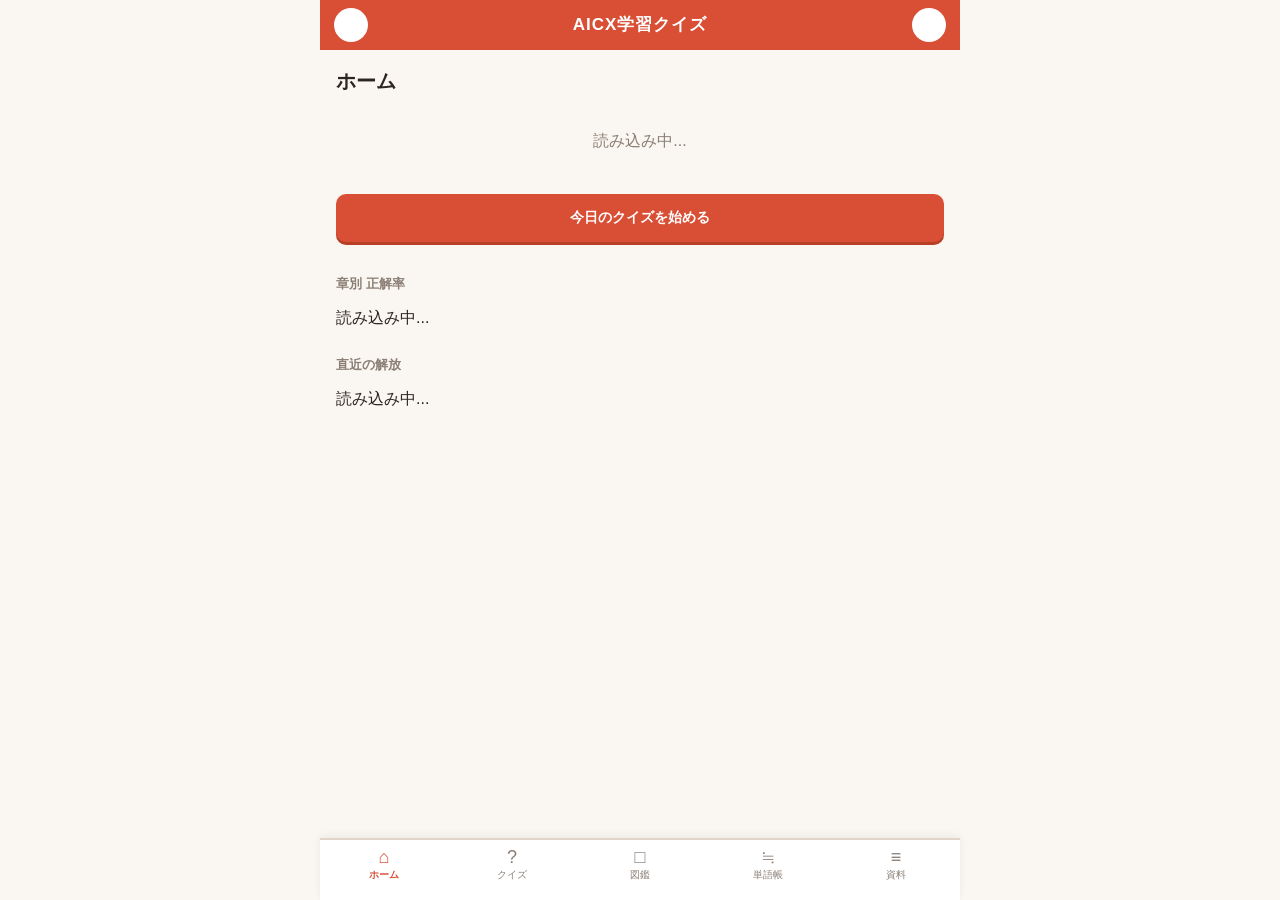
==== index.html @ 8ae74f6a "Home: add chapter accuracy bars, remove calendar section - Replace calendar section with Ch.01-06 ho" ====
<!DOCTYPE html>
<html lang="ja">
<head>
<meta charset="UTF-8">
<meta name="viewport" content="width=device-width, initial-scale=1, viewport-fit=cover">
<title>AICX学習クイズ</title>
<link rel="stylesheet" href="style.css">
</head>
<body>

<main class="app-shell" id="app">
  <!-- Header -->
  <header class="app-shell__header" role="banner">
    <h1 id="app-title">AICX学習クイズ</h1>
  </header>

  <div class="app-shell__main">

    <!-- Home view -->
    <section id="view-home" class="view view--active" aria-labelledby="home-title">
      <h2 id="home-title" class="view__title">ホーム</h2>

      <div class="home__rings" id="home-rings">
        <div class="ring-loading">読み込み中...</div>
      </div>

      <button id="home-cta" class="home__cta primary-btn" type="button">今日のクイズを始める</button>
      <div id="home-next-unlock" class="home__next-unlock"></div>

      <section class="home__section" aria-labelledby="home-pillar-title">
        <h3 id="home-pillar-title" class="home__section-title">章別 正解率</h3>
        <div id="home-pillar-bars" class="home__pillar-bars">読み込み中...</div>
      </section>

      <section class="home__section" aria-labelledby="home-recent-title">
        <h3 id="home-recent-title" class="home__section-title">直近の解放</h3>
        <div id="home-recent-unlocks" class="home__recent-unlocks">読み込み中...</div>
      </section>
    </section>

    <!-- Quiz view -->
    <section id="view-quiz" class="view" aria-labelledby="quiz-title">
      <h2 id="quiz-title" class="view__title">クイズ</h2>

      <div class="mode-bar">
        <select id="mode-select" aria-label="モード選択">
          <option value="normal" selected>通常モード</option>
          <option value="weak">苦手優先モード</option>
        </select>
        <select id="pillar-select" aria-label="分野フィルタ">
          <option value="">全分野</option>
          <option value="0">Ch.01 生成AIとAIエージェントの基礎</option>
          <option value="1">Ch.02 業務の基礎</option>
          <option value="2">Ch.03 AIデータリテラシーとマネジメント</option>
          <option value="3">Ch.04 自動化レベルとワークフロー設計</option>
          <option value="4">Ch.05 人と組織から考えるAI時代の組織設計</option>
          <option value="5">Ch.06 AIエージェントを実装する5Dモデル</option>
        </select>
        <button id="start-btn" class="primary-btn" type="button">開始</button>
      </div>

      <div id="combo-bar" class="combo-bar hidden" aria-live="polite">
        <span class="combo-label">コンボ</span>
        <span id="combo-count">0</span>
      </div>

      <div id="quiz-card" class="quiz-card hidden">
        <div class="quiz-meta">
          <span id="quiz-pillar-tag" class="pillar-tag"></span>
          <span id="quiz-progress" class="quiz-progress"></span>
        </div>
        <div id="quiz-question" class="quiz-question"></div>
        <div id="quiz-choices" class="quiz-choices" role="radiogroup" aria-label="選択肢"></div>
        <div id="quiz-feedback" class="quiz-feedback hidden" aria-live="polite"></div>
        <button id="next-btn" class="primary-btn hidden" type="button">次へ</button>
      </div>

      <div id="quiz-result" class="quiz-result hidden">
        <h2>セッション終了</h2>
        <div id="result-summary"></div>
        <div class="quiz-result__actions">
          <button id="restart-btn" class="primary-btn" type="button">もう一度</button>
          <button id="result-home-btn" class="secondary-btn" type="button">ホームへ</button>
        </div>
      </div>

      <div id="quiz-loading" class="loading hidden">読み込み中...</div>
    </section>

    <!-- Pokedex view -->
    <section id="view-pokedex" class="view" aria-labelledby="pokedex-title">
      <h2 id="pokedex-title" class="view__title">図鑑</h2>
      <div id="pokedex-summary" class="pokedex-summary"></div>
      <div id="region-tabs" class="region-tabs"></div>
      <div id="pokedex-grid" class="pokedex-grid"></div>
    </section>

    <!-- Flashcard (単語帳) view -->
    <section id="view-flashcard" class="view" aria-labelledby="fc-title">
      <h2 id="fc-title" class="view__title">単語帳</h2>
      <div id="fc-chapter-filter" class="fc-chapter-filter"></div>
      <div id="fc-progress" class="fc-progress"></div>
      <div id="fc-card" class="fc-card" role="button" tabindex="0" aria-label="カードをタップして意味を確認">
        <div class="fc-card__inner" id="fc-card-inner">
          <div class="fc-card__front">
            <div class="fc-card__chapter" id="fc-chapter-f"></div>
            <div class="fc-card__term" id="fc-term"></div>
            <div class="fc-card__reading" id="fc-reading"></div>
            <div class="fc-card__hint">タップして意味を見る</div>
          </div>
          <div class="fc-card__back">
            <div class="fc-card__chapter" id="fc-chapter-b"></div>
            <div class="fc-card__fullname" id="fc-fullname"></div>
            <div class="fc-card__meaning" id="fc-meaning"></div>
            <div class="fc-card__section" id="fc-section"></div>
            <img id="fc-image" class="fc-card__image" alt="" loading="lazy" />
          </div>
        </div>
      </div>
      <div class="fc-controls">
        <button id="fc-prev" class="secondary-btn" type="button">◀ 前</button>
        <button id="fc-mastered" class="fc-mastered-btn" type="button">覚えた ✓</button>
        <button id="fc-next" class="primary-btn" type="button">次へ ▶</button>
      </div>
      <div id="fc-mastered-count" class="fc-mastered-count"></div>
      <div id="fc-loading" class="loading">読み込み中...</div>
    </section>

    <!-- Learn (資料) view -->
    <section id="view-learn" class="view" aria-labelledby="learn-title">
      <h2 id="learn-title" class="view__title">学習資料</h2>
      <p class="learn__intro">公式テキスト6 chapterの解説資料です。新しいタブで開きます。</p>
      <div class="learn__list">
        <a class="learn__item" data-pillar="01" href="learn-01.html" target="_blank" rel="noopener">
          <span class="learn__num">Ch.01</span>
          <span class="learn__name">生成AIとAIエージェントの基礎</span>
        </a>
        <a class="learn__item" data-pillar="02" href="learn-02.html" target="_blank" rel="noopener">
          <span class="learn__num">Ch.02</span>
          <span class="learn__name">業務の基礎</span>
        </a>
        <a class="learn__item" data-pillar="03" href="learn-03.html" target="_blank" rel="noopener">
          <span class="learn__num">Ch.03</span>
          <span class="learn__name">AIデータリテラシーとマネジメント</span>
        </a>
        <a class="learn__item" data-pillar="04" href="learn-04.html" target="_blank" rel="noopener">
          <span class="learn__num">Ch.04</span>
          <span class="learn__name">自動化レベルとワークフロー設計</span>
        </a>
        <a class="learn__item" data-pillar="05" href="learn-05.html" target="_blank" rel="noopener">
          <span class="learn__num">Ch.05</span>
          <span class="learn__name">人と組織から考えるAI時代の組織設計</span>
        </a>
        <a class="learn__item" data-pillar="06" href="learn-06.html" target="_blank" rel="noopener">
          <span class="learn__num">Ch.06</span>
          <span class="learn__name">AIエージェントを実装する5Dモデル</span>
        </a>
      </div>

      <h3 class="learn__sub">統計</h3>
      <div id="stats-content" class="stats-content">読み込み中...</div>

      <h3 class="learn__sub">学習カレンダー(直近365日)</h3>
      <div id="calendar-summary" class="calendar-summary"></div>
      <div id="calendar-grid" class="calendar-grid"></div>
    </section>

  </div>

  <!-- Bottom fixed tabbar (4 tabs) -->
  <nav class="app-shell__tabbar" role="navigation" aria-label="メイン">
    <button class="tabbar__btn tabbar__btn--active" data-view="home" type="button" aria-current="page">
      <span class="tabbar__icon" aria-hidden="true">⌂</span>
      <span class="tabbar__label">ホーム</span>
    </button>
    <button class="tabbar__btn" data-view="quiz" type="button">
      <span class="tabbar__icon" aria-hidden="true">?</span>
      <span class="tabbar__label">クイズ</span>
    </button>
    <button class="tabbar__btn" data-view="pokedex" type="button">
      <span class="tabbar__icon" aria-hidden="true">□</span>
      <span class="tabbar__label">図鑑</span>
    </button>
    <button class="tabbar__btn" data-view="flashcard" type="button">
      <span class="tabbar__icon" aria-hidden="true">≒</span>
      <span class="tabbar__label">単語帳</span>
    </button>
    <button class="tabbar__btn" data-view="learn" type="button">
      <span class="tabbar__icon" aria-hidden="true">≡</span>
      <span class="tabbar__label">資料</span>
    </button>
  </nav>
</main>

<!-- Pokémon card popup -->
<div id="poke-card-overlay" class="poke-card-overlay hidden" role="dialog" aria-modal="true">
  <div class="poke-card-bg" id="poke-card-bg">
    <button class="poke-card-close" id="poke-card-close" aria-label="閉じる">✕</button>
    <div class="poke-card__img-wrap">
      <div id="poke-card-shiny" class="poke-card__shiny hidden">✨ 色違い</div>
      <img id="poke-card-img" src="" alt="" class="poke-card__img">
    </div>
    <div id="poke-card-id" class="poke-card__id"></div>
    <div id="poke-card-name" class="poke-card__name"></div>
    <div id="poke-card-types" class="poke-card__types"></div>
    <button id="poke-card-cry" class="poke-card__cry-btn" type="button">🔊 鳴き声を聞く</button>
  </div>
</div>

<!-- Unlock toast -->
<div id="unlock-overlay" class="unlock-overlay hidden" role="dialog" aria-modal="true" aria-labelledby="unlock-name">
  <div class="unlock-card">
    <div class="unlock-label">ポケモン解放</div>
    <img id="unlock-img" src="" alt="">
    <div id="unlock-name" class="unlock-name"></div>
    <div id="unlock-trigger" class="unlock-trigger"></div>
    <button id="unlock-close" class="primary-btn" type="button">OK</button>
  </div>
</div>

<script src="main.js"></script>
<script src="pokemon.js"></script>
<script src="calendar.js"></script>
<script src="flashcard.js"></script>
</body>
</html>
---- style.css ----
:root {
    /* ベージュ×ポケモン風ライトテーマ */
    --bg-primary:   #FAF7F2;
    --bg-secondary: #F0E9DE;
    --bg-surface:   #FFFFFF;
    --text-primary: #2D2520;
    --text-secondary: #8B7E75;
    --border: #E0D5C8;
    --shadow-sm: 0 1px 4px rgba(0,0,0,0.07);
    --shadow-md: 0 3px 12px rgba(0,0,0,0.10);

    /* アクセントカラー（コーラル赤 = 図鑑色） */
    --accent-poke:    #D94F35;
    --accent-poke-dk: #B83E26;
    --accent-success: #27A84E;  /* クイズ正解 */
    --accent-combo:   #D97706;  /* コンボ */
    --error:          #DC2626;

    /* 各チャプター色（明るい背景対応に濃く） */
    --pillar-0: #16a34a;
    --pillar-1: #ea580c;
    --pillar-2: #2563eb;
    --pillar-3: #7c3aed;
    --pillar-4: #db2777;
    --pillar-5: #a16207;

    /* spacing */
    --space-1: 4px;  --space-2: 8px;  --space-3: 12px;
    --space-4: 16px; --space-6: 24px; --space-8: 32px;
    --radius-sm: 10px; --radius-md: 14px; --radius-lg: 20px;
    --font-base: 16px; --font-lg: 17px; --font-xl: 20px; --font-xxl: 28px;
    --tap-min: 48px;
    --transition-fast: 0.15s ease-out;
    --transition-base: 0.3s ease-out;

    /* 旧変数互換 */
    --bg: var(--bg-primary);
    --bg-card: var(--bg-surface);
    --bg-elev: var(--bg-secondary);
    --text: var(--text-primary);
    --text-dim: var(--text-secondary);
    --accent: var(--accent-success);
    --accent-dim: #1f8c40;
    --danger: var(--error);
    --warn: var(--accent-combo);
    --p0: var(--pillar-0); --p1: var(--pillar-1); --p2: var(--pillar-2);
    --p3: var(--pillar-3); --p4: var(--pillar-4); --p5: var(--pillar-5);
  }

  * { box-sizing: border-box; margin: 0; padding: 0; -webkit-tap-highlight-color: transparent; }
  html, body {
    background: var(--bg-primary);
    color: var(--text-primary);
    font-family: -apple-system, BlinkMacSystemFont, "Hiragino Sans", sans-serif;
    font-size: var(--font-base);
    line-height: 1.55;
  }

  /* App shell */
  .app-shell {
    max-width: 640px;
    margin: 0 auto;
    min-height: 100vh;
    display: flex;
    flex-direction: column;
    position: relative;
    background: var(--bg-primary);
  }
  .app-shell__header {
    padding: var(--space-3) var(--space-4) var(--space-3);
    text-align: center;
    background: var(--accent-poke);
    position: relative;
  }
  .app-shell__header h1 {
    font-size: var(--font-lg);
    font-weight: 800;
    letter-spacing: 1px;
    color: #fff;
  }
  /* ポケボールデコ */
  .app-shell__header::before,
  .app-shell__header::after {
    content: '';
    position: absolute;
    top: 50%;
    transform: translateY(-50%);
    width: 28px;
    height: 28px;
    border-radius: 50%;
    background: #fff;
    border: 3px solid rgba(255,255,255,0.6);
  }
  .app-shell__header::before { left: 14px; }
  .app-shell__header::after  { right: 14px; }

  .app-shell__main {
    flex: 1;
    padding-bottom: calc(72px + env(safe-area-inset-bottom));
  }

  /* Bottom tabbar */
  .app-shell__tabbar {
    position: fixed;
    left: 0; right: 0; bottom: 0;
    z-index: 100;
    display: flex;
    background: var(--bg-surface);
    border-top: 2px solid var(--border);
    padding-bottom: env(safe-area-inset-bottom);
    max-width: 640px;
    margin: 0 auto;
    box-shadow: 0 -2px 8px rgba(0,0,0,0.06);
  }
  .tabbar__btn {
    flex: 1;
    background: none;
    border: none;
    color: var(--text-secondary);
    padding: var(--space-2) var(--space-1);
    font-size: 11px;
    cursor: pointer;
    display: flex;
    flex-direction: column;
    align-items: center;
    gap: 2px;
    min-height: 60px;
    transition: color var(--transition-fast);
  }
  .tabbar__btn:hover { color: var(--text-primary); }
  .tabbar__btn--active { color: var(--accent-poke); font-weight: 700; }
  .tabbar__icon { font-size: 18px; line-height: 1; }
  .tabbar__label { font-size: 10px; }

  /* View base */
  .view { display: none; padding: var(--space-4); }
  .view--active { display: block; }
  .view__title {
    font-size: var(--font-xl);
    font-weight: 800;
    margin-bottom: var(--space-4);
    color: var(--text-primary);
  }

  /* ---- Home ---- */
  /* 棒グラフ（ホーム） */
  .home__rings { margin-bottom: var(--space-6); }
  .bar-chart { width: 100%; }
  .bar-chart__bars {
    display: flex; align-items: flex-end; gap: 2px;
    height: 80px; padding-bottom: 18px; position: relative;
  }
  .bar-chart__col {
    flex: 1; display: flex; flex-direction: column; align-items: center;
    height: 100%; justify-content: flex-end; position: relative;
  }
  .bar-chart__bar-wrap { flex: 1; width: 100%; display: flex; align-items: flex-end; }
  .bar-chart__bar {
    width: 100%; border-radius: 2px 2px 0 0; min-height: 0;
    background: var(--bg-secondary); transition: height 0.3s ease;
  }
  .bar-chart__bar.l1 { background: #bbf7d0; }
  .bar-chart__bar.l2 { background: #86efac; }
  .bar-chart__bar.l3 { background: #4ade80; }
  .bar-chart__bar.l4 { background: #16a34a; }
  .bar-chart__lbl {
    font-size: 9px; color: var(--text-secondary);
    position: absolute; bottom: 0; white-space: nowrap;
  }
  .bar-chart__sub { margin-top: 4px; font-size: 11px; color: var(--text-secondary); }

  /* 月カレンダー */
  .cal-month { width: 100%; }
  .cal-month__title { font-size: 13px; font-weight: 700; color: var(--text-primary); margin-bottom: 6px; }
  .cal-month__grid {
    display: grid; grid-template-columns: repeat(7, 1fr); gap: 3px;
  }
  .cal-month__hd {
    font-size: 10px; color: var(--text-secondary); text-align: center;
    padding: 2px 0; font-weight: 600;
  }
  .cal-month__day {
    aspect-ratio: 1; border-radius: 4px; background: var(--bg-secondary);
    display: flex; align-items: center; justify-content: center;
    font-size: 10px; color: var(--text-secondary); position: relative;
  }
  .cal-month__day.l1 { background: #bbf7d0; color: #166534; }
  .cal-month__day.l2 { background: #86efac; color: #166534; }
  .cal-month__day.l3 { background: #4ade80; color: #14532d; }
  .cal-month__day.l4 { background: #16a34a; color: #fff; }
  .cal-month__day--today { outline: 2px solid var(--accent-poke); outline-offset: 1px; font-weight: 700; }

  .ring-loading { color: var(--text-secondary); padding: var(--space-4); text-align: center; width: 100%; }

  .home__cta {
    width: 100%;
    font-size: var(--font-lg);
    padding: var(--space-4);
    margin-bottom: var(--space-2);
  }
  .home__next-unlock {
    text-align: center;
    font-size: 12px;
    color: var(--text-secondary);
    margin-bottom: var(--space-6);
  }
  .home__section { margin-bottom: var(--space-6); }
  .home__section-title {
    font-size: 13px;
    color: var(--text-secondary);
    margin-bottom: var(--space-3);
    font-weight: 600;
  }
  .home__recent-unlocks { display: flex; gap: var(--space-2); align-items: center; }
  .home__recent-empty {
    color: var(--text-secondary);
    font-size: 13px;
    padding: var(--space-3);
    background: var(--bg-surface);
    border-radius: var(--radius-sm);
    border: 1px solid var(--border);
    width: 100%;
  }
  .home__recent-cell {
    background: var(--bg-surface);
    border-radius: var(--radius-sm);
    padding: var(--space-2);
    text-align: center;
    flex: 1;
    min-width: 0;
    border: 1px solid var(--border);
    box-shadow: var(--shadow-sm);
  }
  .home__recent-cell img { width: 56px; height: 56px; image-rendering: pixelated; }
  .home__recent-cell--shiny { box-shadow: 0 0 0 2px var(--accent-combo); }
  .home__recent-name {
    display: block;
    font-size: 10px;
    color: var(--text-secondary);
    overflow: hidden;
    text-overflow: ellipsis;
    white-space: nowrap;
  }
  .home__recent-more {
    background: none;
    border: none;
    color: var(--accent-poke);
    font-size: 12px;
    cursor: pointer;
    padding: var(--space-2);
    min-height: var(--tap-min);
    font-weight: 600;
  }
  .home__calendar-mini { }
  .cal-mini-wrap { display: flex; align-items: flex-start; gap: 4px; }
  .cal-wday-labels { display: flex; flex-direction: column; gap: 2px; }
  .cal-wday-labels span { height: 13px; font-size: 9px; color: var(--text-secondary); display: flex; align-items: center; justify-content: flex-end; white-space: nowrap; }
  .cal-mini { display: grid; grid-template-rows: repeat(7, 13px); grid-auto-flow: column; grid-auto-columns: 13px; gap: 2px; }
  .cal-mini__sub { margin-top: var(--space-2); font-size: 11px; color: var(--text-secondary); }
  .cal-legend { display: flex; align-items: center; gap: 3px; margin-top: 4px; font-size: 10px; color: var(--text-secondary); }
  .cal-legend-cell { width: 10px; height: 10px; border-radius: 2px; background: var(--bg-secondary); }

  /* ---- Quiz ---- */
  .mode-bar { display: flex; gap: var(--space-2); margin-bottom: var(--space-4); flex-wrap: wrap; }
  .mode-bar select {
    flex: 1;
    min-width: 120px;
    background: var(--bg-surface);
    color: var(--text-primary);
    border: 1.5px solid var(--border);
    border-radius: var(--radius-sm);
    padding: var(--space-3);
    font-size: 14px;
    min-height: var(--tap-min);
    box-shadow: var(--shadow-sm);
  }

  .primary-btn {
    background: var(--accent-poke);
    color: #fff;
    border: none;
    border-radius: var(--radius-sm);
    padding: var(--space-3) var(--space-6);
    font-size: 14px;
    font-weight: 700;
    cursor: pointer;
    min-height: var(--tap-min);
    transition: background var(--transition-fast), transform 0.1s;
    box-shadow: 0 3px 0 var(--accent-poke-dk);
  }
  .primary-btn:hover { background: var(--accent-poke-dk); }
  .primary-btn:active { transform: translateY(2px); box-shadow: 0 1px 0 var(--accent-poke-dk); }
  .primary-btn:disabled { opacity: 0.5; cursor: not-allowed; box-shadow: none; }
  .secondary-btn {
    background: var(--bg-surface);
    color: var(--text-primary);
    border: 1.5px solid var(--border);
    border-radius: var(--radius-sm);
    padding: var(--space-3) var(--space-6);
    font-size: 14px;
    font-weight: 600;
    cursor: pointer;
    min-height: var(--tap-min);
    box-shadow: var(--shadow-sm);
  }

  .combo-bar {
    background: #FEF3C7;
    border: 1.5px solid var(--accent-combo);
    border-radius: var(--radius-sm);
    padding: var(--space-3) var(--space-4);
    margin-bottom: var(--space-3);
    display: flex; align-items: center; gap: 10px;
  }
  .combo-bar .combo-label { font-size: 12px; color: var(--accent-combo); font-weight: 700; }
  #combo-count { font-size: var(--font-xl); font-weight: 800; color: var(--accent-combo); }

  .quiz-card {
    background: var(--bg-surface);
    border-radius: var(--radius-md);
    padding: var(--space-4);
    border: 1.5px solid var(--border);
    box-shadow: var(--shadow-md);
  }
  .quiz-meta { display: flex; justify-content: space-between; align-items: center; margin-bottom: var(--space-3); }
  .pillar-tag { font-size: 11px; padding: 4px 10px; border-radius: 12px; font-weight: 700; }
  .pillar-tag.p0 { background: #dcfce7; color: var(--pillar-0); }
  .pillar-tag.p1 { background: #ffedd5; color: var(--pillar-1); }
  .pillar-tag.p2 { background: #dbeafe; color: var(--pillar-2); }
  .pillar-tag.p3 { background: #ede9fe; color: var(--pillar-3); }
  .pillar-tag.p4 { background: #fce7f3; color: var(--pillar-4); }
  .pillar-tag.p5 { background: #fef3c7; color: var(--pillar-5); }
  .quiz-progress { font-size: 12px; color: var(--text-secondary); font-weight: 600; }

  .quiz-question { font-size: var(--font-lg); font-weight: 700; line-height: 1.6; margin-bottom: var(--space-4); color: var(--text-primary); }
  .quiz-choices { display: flex; flex-direction: column; gap: 10px; }
  .choice-btn {
    background: var(--bg-secondary);
    color: var(--text-primary);
    border: 1.5px solid var(--border);
    border-radius: var(--radius-sm);
    padding: var(--space-3) var(--space-4);
    text-align: left;
    font-size: var(--font-base);
    line-height: 1.5;
    cursor: pointer;
    min-height: 56px;
    transition: border-color var(--transition-fast), background var(--transition-fast);
    box-shadow: var(--shadow-sm);
  }
  .choice-btn:hover:not(:disabled) { border-color: var(--accent-poke); background: #FFF5F3; }
  .choice-btn.correct  { background: #dcfce7; border-color: var(--accent-success); color: #166534; font-weight: 700; }
  .choice-btn.wrong    { background: #fee2e2; border-color: var(--error); color: #991b1b; }
  .choice-btn.show-correct { border-color: var(--accent-success); background: #f0fdf4; }
  .choice-btn:disabled { cursor: default; }
  .choice-btn:focus-visible { outline: 2px solid var(--accent-poke); outline-offset: 2px; }

  .quiz-feedback { margin-top: var(--space-3); padding: var(--space-3); border-radius: var(--radius-sm); font-size: 13px; line-height: 1.6; }
  .quiz-feedback.correct-fb { background: #f0fdf4; border-left: 3px solid var(--accent-success); color: #166534; }
  .quiz-feedback.wrong-fb   { background: #fef2f2; border-left: 3px solid var(--error); color: #991b1b; }

  #next-btn { margin-top: var(--space-3); width: 100%; }

  .quiz-result {
    background: var(--bg-surface);
    border-radius: var(--radius-md);
    padding: var(--space-6);
    text-align: center;
    border: 1.5px solid var(--border);
    box-shadow: var(--shadow-md);
  }
  .quiz-result h2 { font-size: var(--font-xl); margin-bottom: var(--space-3); }
  #result-summary { margin-bottom: var(--space-4); color: var(--text-secondary); }
  .quiz-result__actions { display: flex; gap: var(--space-2); }
  .quiz-result__actions button { flex: 1; }

  .loading { text-align: center; padding: var(--space-8); color: var(--text-secondary); }

  /* ---- Stats ---- */
  .stats-content { display: flex; flex-direction: column; gap: var(--space-3); }
  .stat-card {
    background: var(--bg-surface);
    border-radius: var(--radius-sm);
    padding: var(--space-3) var(--space-4);
    border: 1px solid var(--border);
    box-shadow: var(--shadow-sm);
  }
  .stat-card h3 { font-size: 13px; color: var(--text-secondary); font-weight: 600; margin-bottom: var(--space-3); }
  .pillar-row { display: flex; align-items: center; gap: 10px; margin-bottom: 10px; }
  .pillar-row:last-child { margin-bottom: 0; }
  .pillar-name { flex: 0 0 100px; font-size: 12px; font-weight: 700; color: var(--text-primary); }
  .pillar-bar { flex: 1; height: 8px; background: var(--bg-secondary); border-radius: 4px; overflow: hidden; }
  .pillar-fill { height: 100%; transition: width 400ms; }
  .pillar-fill.p0 { background: var(--pillar-0); }
  .pillar-fill.p1 { background: var(--pillar-1); }
  .pillar-fill.p2 { background: var(--pillar-2); }
  .pillar-fill.p3 { background: var(--pillar-3); }
  .pillar-fill.p4 { background: var(--pillar-4); }
  .pillar-fill.p5 { background: var(--pillar-5); }
  .pillar-rate { font-size: 12px; font-weight: 700; flex: 0 0 50px; text-align: right; }
  .mastered-badge { color: var(--accent-combo); font-size: 11px; margin-left: 4px; }

  .weak-list { display: flex; flex-direction: column; gap: 8px; }
  .weak-item { display: flex; justify-content: space-between; align-items: center; padding: 8px 10px; background: var(--bg-secondary); border-radius: 6px; font-size: 12px; }
  .weak-rate { color: var(--error); font-weight: 700; }

  .total-summary { display: flex; gap: var(--space-3); }
  .total-block { flex: 1; text-align: center; padding: var(--space-3); background: var(--bg-secondary); border-radius: var(--radius-sm); }
  .total-block .num { font-size: 22px; font-weight: 800; color: var(--accent-poke); }
  .total-block .lbl { font-size: 11px; color: var(--text-secondary); margin-top: 2px; }

  /* ---- Pokedex ---- */
  .pokedex-summary {
    background: var(--accent-poke);
    border-radius: var(--radius-sm);
    padding: var(--space-3);
    margin-bottom: var(--space-3);
    text-align: center;
    box-shadow: var(--shadow-sm);
  }
  .pokedex-summary .big { font-size: 26px; font-weight: 800; color: #fff; }
  .pokedex-summary .sub { font-size: 12px; color: rgba(255,255,255,0.8); margin-top: 4px; }
  .pokedex-summary__unit { font-size: 14px; font-weight: 400; color: rgba(255,255,255,0.85); }

  .pokedex-grid { display: grid; grid-template-columns: repeat(6, 1fr); gap: 6px; }
  @media (min-width: 640px) { .pokedex-grid { grid-template-columns: repeat(10, 1fr); } }

  .poke-cell {
    aspect-ratio: 1;
    background: var(--bg-surface);
    border-radius: var(--radius-sm);
    display: flex; align-items: center; justify-content: center;
    position: relative; overflow: hidden;
    border: 1.5px solid var(--border);
    box-shadow: var(--shadow-sm);
    cursor: pointer;
    transition: transform 0.12s, box-shadow 0.12s;
  }
  .poke-cell:hover:not(.locked) { transform: scale(1.1); box-shadow: var(--shadow-md); z-index: 1; }
  .poke-cell img { width: 80%; height: 80%; object-fit: contain; }
  .poke-cell.locked { background: var(--bg-secondary); }
  .poke-cell.locked img { filter: brightness(0) saturate(0); opacity: 0.3; }
  .poke-cell.shiny::after { content: "✨"; position: absolute; top: 2px; right: 3px; font-size: 10px; }
  .poke-id { position: absolute; bottom: 2px; left: 3px; font-size: 8px; color: var(--text-secondary); font-weight: 600; }

  /* ---- Region tabs ---- */
  .region-tabs {
    display: flex; gap: 6px; overflow-x: auto;
    margin-bottom: 10px; padding-bottom: 4px; scrollbar-width: none;
  }
  .region-tabs::-webkit-scrollbar { display: none; }
  .region-tab {
    flex-shrink: 0;
    background: var(--bg-surface);
    border: 1.5px solid var(--border);
    border-radius: 16px;
    color: var(--text-secondary);
    font-size: 12px; font-weight: 600;
    padding: 5px 12px;
    cursor: pointer;
    min-height: 32px;
    transition: all var(--transition-fast);
    box-shadow: var(--shadow-sm);
  }
  .region-tab:hover { border-color: var(--accent-poke); color: var(--accent-poke); }
  .region-tab--active {
    background: var(--accent-poke);
    border-color: var(--accent-poke);
    color: #fff;
    font-weight: 700;
    box-shadow: 0 2px 6px rgba(217,79,53,0.35);
  }

  /* ---- Calendar ---- */
  .calendar-summary {
    background: var(--bg-surface);
    border-radius: var(--radius-sm);
    padding: var(--space-3);
    margin-bottom: var(--space-3);
    font-size: 13px;
    color: var(--text-secondary);
    border: 1px solid var(--border);
  }
  .calendar-grid { overflow-x: auto; padding-bottom: 8px; }
  .cal-full-wrap { display: flex; align-items: flex-start; gap: 4px; }
  .cal-cells { display: grid; grid-template-rows: repeat(7, 13px); grid-auto-flow: column; grid-auto-columns: 13px; gap: 2px; }
  .cal-cell { width: 13px; height: 13px; background: var(--bg-secondary); border-radius: 2px; }
  .cal-cell.l1, .cal-legend-cell.l1 { background: #bbf7d0; }
  .cal-cell.l2, .cal-legend-cell.l2 { background: #86efac; }
  .cal-cell.l3, .cal-legend-cell.l3 { background: #4ade80; }
  .cal-cell.l4, .cal-legend-cell.l4 { background: #16a34a; }

  /* ---- Learn ---- */
  .learn__intro { font-size: 13px; color: var(--text-secondary); margin-bottom: var(--space-3); }
  .learn__list { display: flex; flex-direction: column; gap: var(--space-2); margin-bottom: var(--space-6); }
  .learn__item {
    background: var(--bg-surface);
    border: 1.5px solid var(--border);
    border-radius: var(--radius-sm);
    padding: var(--space-3) var(--space-4);
    display: flex; align-items: center; gap: var(--space-3);
    text-decoration: none;
    color: var(--text-primary);
    min-height: var(--tap-min);
    transition: border-color var(--transition-fast), box-shadow var(--transition-fast);
    box-shadow: var(--shadow-sm);
  }
  .learn__item:hover { border-color: var(--accent-poke); box-shadow: var(--shadow-md); }
  .learn__item[data-pillar="01"] { border-left: 4px solid var(--pillar-0); }
  .learn__item[data-pillar="02"] { border-left: 4px solid var(--pillar-1); }
  .learn__item[data-pillar="03"] { border-left: 4px solid var(--pillar-2); }
  .learn__item[data-pillar="04"] { border-left: 4px solid var(--pillar-3); }
  .learn__item[data-pillar="05"] { border-left: 4px solid var(--pillar-4); }
  .learn__item[data-pillar="06"] { border-left: 4px solid var(--pillar-5); }
  .learn__num { font-weight: 800; font-size: var(--font-lg); }
  .learn__name { flex: 1; font-weight: 600; }
  .learn__sub {
    font-size: 13px; color: var(--text-secondary);
    margin: var(--space-6) 0 var(--space-3); font-weight: 600;
  }

  /* ---- Unlock overlay ---- */
  .unlock-overlay {
    position: fixed; inset: 0;
    background: rgba(0,0,0,0.55);
    display: flex; align-items: center; justify-content: center;
    z-index: 1000; padding: 20px;
  }
  .unlock-card {
    background: #fff;
    border: 3px solid var(--accent-combo);
    border-radius: var(--radius-lg);
    padding: var(--space-6);
    text-align: center;
    max-width: 320px;
    width: 100%;
    animation: pop 300ms ease-out;
    box-shadow: 0 8px 32px rgba(0,0,0,0.18);
  }
  .unlock-label { font-size: 12px; color: var(--accent-combo); font-weight: 800; letter-spacing: 1px; margin-bottom: var(--space-3); }
  .unlock-card img { width: 140px; height: 140px; image-rendering: pixelated; }
  .unlock-name { font-size: var(--font-lg); font-weight: 800; margin: 10px 0 4px; color: var(--text-primary); }
  .unlock-trigger { font-size: 12px; color: var(--text-secondary); margin-bottom: var(--space-4); }
  @keyframes pop {
    from { transform: scale(0.6); opacity: 0; }
    60%  { transform: scale(1.08); opacity: 1; }
    to   { transform: scale(1); opacity: 1; }
  }

  /* ---- Pokémon card popup ---- */
  .poke-card-overlay {
    position: fixed; inset: 0;
    background: rgba(0,0,0,0.5);
    display: flex; align-items: center; justify-content: center;
    z-index: 1000; padding: 20px;
  }
  .poke-card-bg {
    background: #fff;
    border-radius: 20px;
    padding: 28px 20px 20px;
    max-width: 280px; width: 100%;
    position: relative;
    animation: pop 250ms ease-out;
    transition: background 0.3s;
    box-shadow: 0 8px 32px rgba(0,0,0,0.15);
    border: 2px solid var(--border);
  }
  .poke-card-close {
    position: absolute; top: 10px; right: 10px;
    background: var(--bg-secondary);
    border: none; color: var(--text-primary);
    width: 30px; height: 30px; border-radius: 50%;
    font-size: 14px; cursor: pointer;
    display: flex; align-items: center; justify-content: center;
  }
  .poke-card-close:hover { background: var(--border); }
  .poke-card__img-wrap { text-align: center; position: relative; }
  .poke-card__img { width: 150px; height: 150px; image-rendering: pixelated; }
  .poke-card__img--locked { width: 150px; height: 150px; image-rendering: pixelated; filter: brightness(0) saturate(0); opacity: 0.2; }
  .poke-card__shiny {
    display: inline-block;
    background: var(--accent-combo); color: #fff;
    font-size: 11px; font-weight: 700; padding: 2px 10px; border-radius: 10px; margin-bottom: 4px;
  }
  .poke-card__id { text-align: center; font-size: 12px; color: var(--text-secondary); margin-top: 4px; font-weight: 600; }
  .poke-card__name { text-align: center; font-size: 22px; font-weight: 800; margin: 4px 0 10px; color: var(--text-primary); }
  .poke-card__types { display: flex; gap: 8px; justify-content: center; margin-bottom: 14px; min-height: 24px; }
  .type-badge { font-size: 12px; font-weight: 700; color: #fff; padding: 3px 12px; border-radius: 12px; text-shadow: 0 1px 2px rgba(0,0,0,0.3); }
  .poke-card__loading, .poke-card__locked-msg { color: var(--text-secondary); font-size: 13px; }
  .poke-card__cry-btn {
    display: block; width: 100%;
    background: var(--bg-secondary);
    border: 1.5px solid var(--border);
    border-radius: 10px;
    color: var(--text-primary);
    font-size: 14px; font-weight: 600;
    padding: 10px; cursor: pointer; text-align: center;
    transition: background var(--transition-fast);
  }
  .poke-card__cry-btn:hover { background: var(--border); }

  /* reduced motion */
  @media (prefers-reduced-motion: reduce) {
    .unlock-card, .poke-card-bg { animation: none; }
    * { transition-duration: 0.01ms !important; }
  }

  .hidden { display: none !important; }

  /* ===== 単語帳 (Flashcard) ===== */
  .fc-chapter-filter {
    display: flex; flex-wrap: wrap; gap: 6px; padding: 12px 16px;
    overflow-x: auto;
  }
  .fc-chapter-btn {
    padding: 5px 12px; border-radius: 20px; border: 1.5px solid var(--border);
    background: var(--bg-surface); color: var(--text-secondary);
    font-size: 12px; font-weight: 600; cursor: pointer; white-space: nowrap;
    transition: all var(--transition-fast);
  }
  .fc-chapter-btn--active {
    background: var(--accent-poke); color: #fff; border-color: var(--accent-poke);
  }
  .fc-progress {
    text-align: center; font-size: 13px; color: var(--text-secondary);
    padding: 4px 16px 8px;
  }

  /* フラッシュカード本体 */
  .fc-card {
    perspective: 1200px;
    width: calc(100% - 32px); max-width: 640px;
    aspect-ratio: 16 / 9;
    margin: 0 auto 16px; cursor: pointer;
    -webkit-tap-highlight-color: transparent;
  }
  .fc-card__inner {
    width: 100%; height: 100%;
    position: relative;
    transform-style: preserve-3d;
    transition: transform 0.45s cubic-bezier(.4,0,.2,1);
  }
  .fc-card__inner--flipped { transform: rotateY(180deg); }
  .fc-card__front, .fc-card__back {
    position: absolute; inset: 0;
    backface-visibility: hidden;
    -webkit-backface-visibility: hidden;
    border-radius: 16px;
    display: flex; flex-direction: column; align-items: center; justify-content: center;
    padding: 20px; box-shadow: var(--shadow-md);
    text-align: center;
  }
  .fc-card__front {
    background: var(--bg-surface);
    border: 2px solid var(--accent-poke);
  }
  .fc-card__back {
    background: #1a1a2e;
    color: #fff;
    transform: rotateY(180deg);
    overflow: hidden;
    justify-content: center;
    padding: 12px;
  }
  .fc-card__chapter {
    font-size: 11px; font-weight: 700; letter-spacing: 0.05em;
    margin-bottom: 8px; opacity: 0.6;
  }
  .fc-card__front .fc-card__chapter { color: var(--accent-poke); }
  .fc-card__back .fc-card__chapter { color: rgba(255,255,255,0.8); }
  .fc-card__term {
    font-size: 28px; font-weight: 800; color: var(--text-primary);
    line-height: 1.2; margin-bottom: 4px;
  }
  .fc-card__reading {
    font-size: 13px; color: var(--text-secondary); margin-bottom: 6px;
  }
  .fc-card__hint {
    font-size: 11px; color: var(--text-secondary); margin-top: 8px;
    border: 1px dashed var(--border); padding: 3px 10px; border-radius: 20px;
  }
  .fc-card__fullname { display: none; }
  .fc-card__meaning  { display: none; }
  .fc-card__section  { display: none; }
  .fc-card__back .fc-card__chapter { display: none; }
  .fc-card__image {
    display: block;
    width: 100%;
    height: 100%;
    border-radius: 8px;
    object-fit: contain;
    background: #1a1a2e;
  }

  /* コントロールボタン */
  .fc-controls {
    display: flex; align-items: center; gap: 10px; justify-content: center;
    padding: 0 16px 12px;
  }
  .fc-controls .secondary-btn,
  .fc-controls .primary-btn {
    flex: 1; max-width: 110px; padding: 10px 0; font-size: 14px;
  }
  .fc-mastered-btn {
    flex: 1.2; max-width: 130px;
    padding: 10px 0; border-radius: 12px;
    background: var(--bg-secondary);
    border: 2px solid var(--border);
    color: var(--text-primary); font-size: 13px; font-weight: 700;
    cursor: pointer; transition: all var(--transition-fast);
  }
  .fc-mastered-btn--done {
    background: #27A84E; border-color: #1e8c3e; color: #fff;
  }
  .fc-mastered-count {
    text-align: center; font-size: 13px; color: var(--text-secondary);
    padding: 4px 16px 12px;
  }
</style>
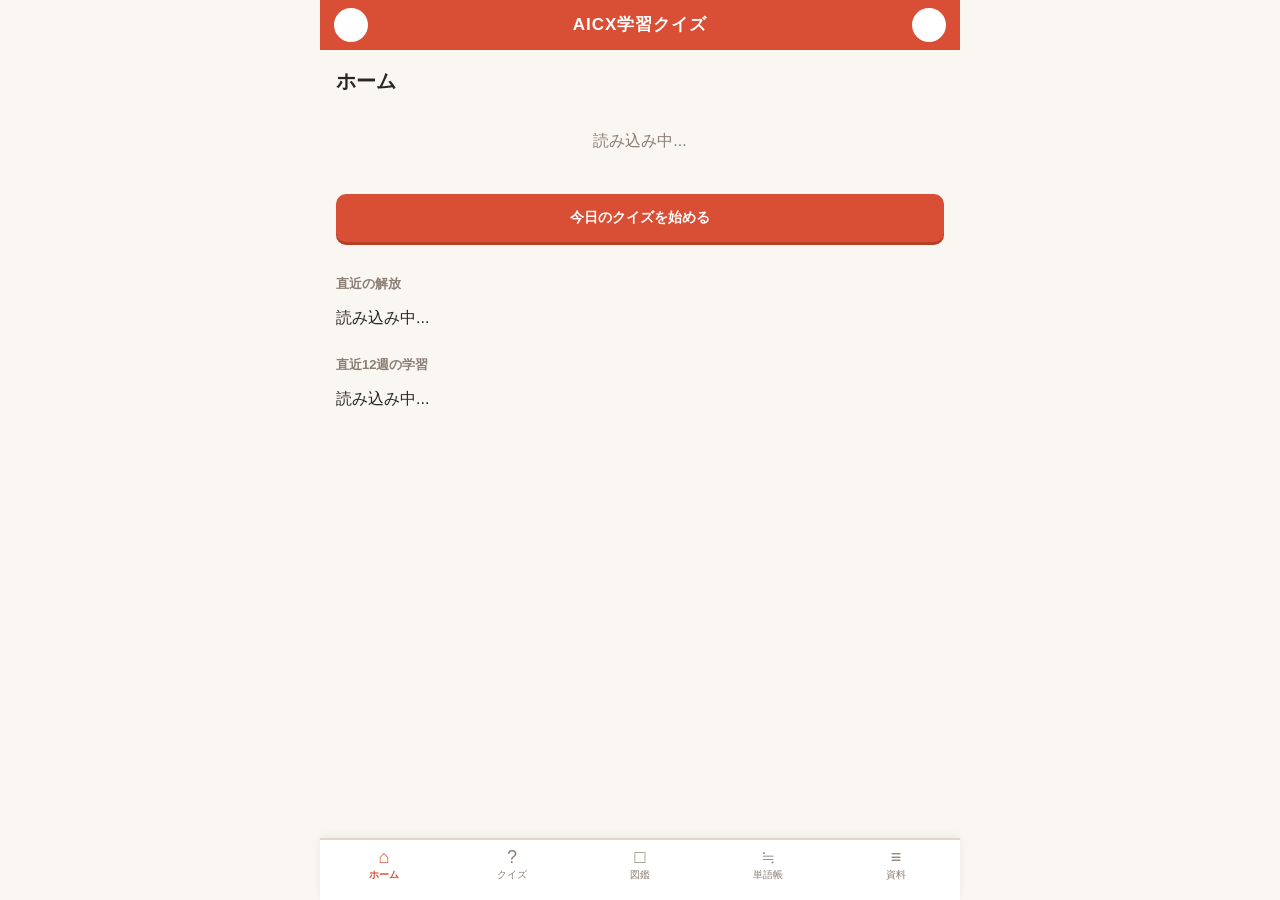
==== commit e41d1420: "Revert home to original rings + heatmap (keep normal mode default) Co-Authored-By: Claude Sonnet 4.6" ====
--- a/index.html
+++ b/index.html
@@ -27,14 +27,14 @@
       <button id="home-cta" class="home__cta primary-btn" type="button">今日のクイズを始める</button>
       <div id="home-next-unlock" class="home__next-unlock"></div>
 
-      <section class="home__section" aria-labelledby="home-pillar-title">
-        <h3 id="home-pillar-title" class="home__section-title">章別 正解率</h3>
-        <div id="home-pillar-bars" class="home__pillar-bars">読み込み中...</div>
-      </section>
-
       <section class="home__section" aria-labelledby="home-recent-title">
         <h3 id="home-recent-title" class="home__section-title">直近の解放</h3>
         <div id="home-recent-unlocks" class="home__recent-unlocks">読み込み中...</div>
+      </section>
+
+      <section class="home__section" aria-labelledby="home-cal-title">
+        <h3 id="home-cal-title" class="home__section-title">直近12週の学習</h3>
+        <div id="home-calendar-mini" class="home__calendar-mini">読み込み中...</div>
       </section>
     </section>
 
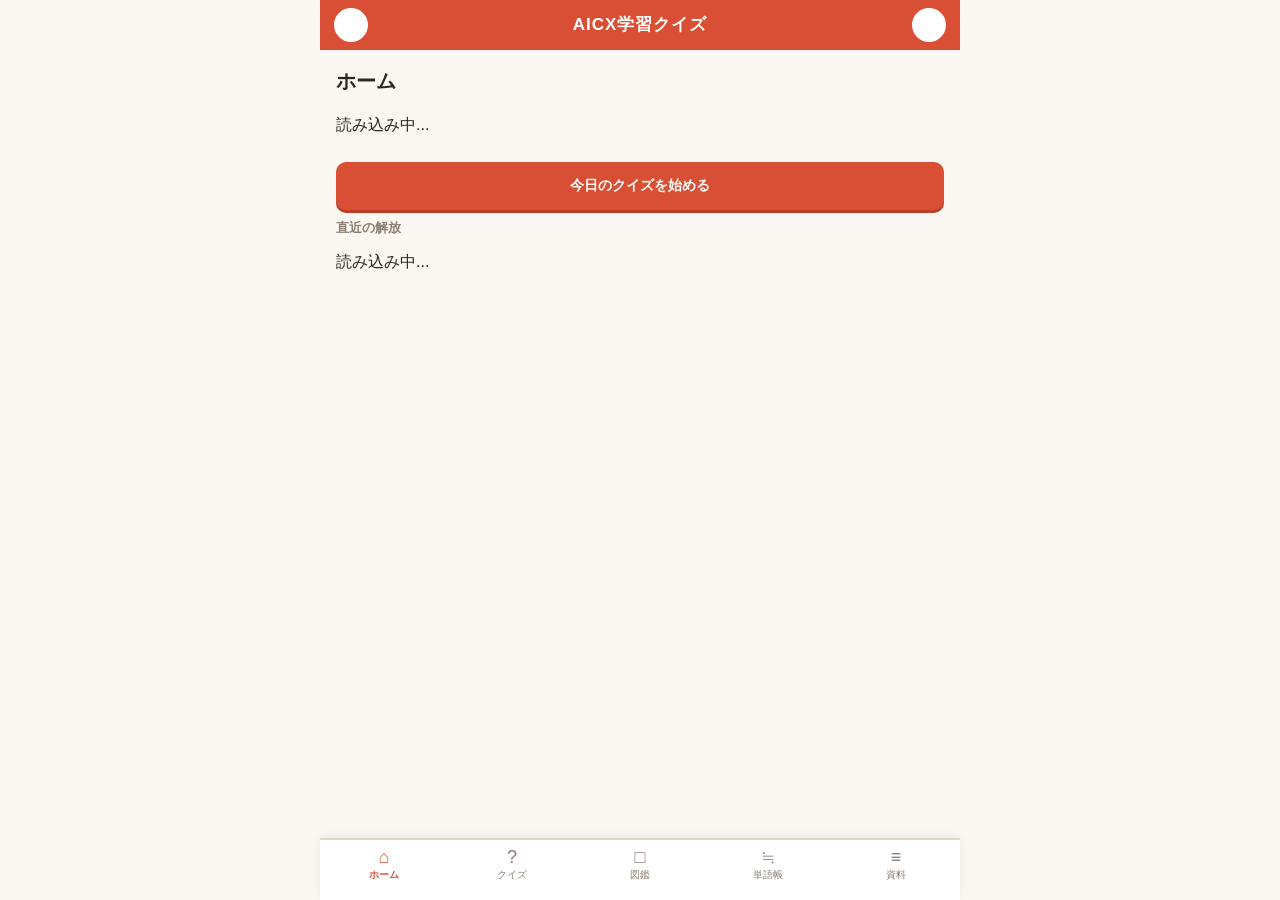
==== commit f413db1b: "Home: replace rings with 28-day bar chart, remove calendar section" ====
--- a/index.html
+++ b/index.html
@@ -20,21 +20,13 @@
     <section id="view-home" class="view view--active" aria-labelledby="home-title">
       <h2 id="home-title" class="view__title">ホーム</h2>
 
-      <div class="home__rings" id="home-rings">
-        <div class="ring-loading">読み込み中...</div>
-      </div>
+      <div id="home-barchart" class="home__barchart">読み込み中...</div>
 
       <button id="home-cta" class="home__cta primary-btn" type="button">今日のクイズを始める</button>
-      <div id="home-next-unlock" class="home__next-unlock"></div>
 
       <section class="home__section" aria-labelledby="home-recent-title">
         <h3 id="home-recent-title" class="home__section-title">直近の解放</h3>
         <div id="home-recent-unlocks" class="home__recent-unlocks">読み込み中...</div>
-      </section>
-
-      <section class="home__section" aria-labelledby="home-cal-title">
-        <h3 id="home-cal-title" class="home__section-title">直近12週の学習</h3>
-        <div id="home-calendar-mini" class="home__calendar-mini">読み込み中...</div>
       </section>
     </section>
 
--- a/style.css
+++ b/style.css
@@ -144,8 +144,9 @@
 
   /* ---- Home ---- */
   /* 棒グラフ（ホーム） */
-  .home__rings { margin-bottom: var(--space-6); }
+  .home__barchart { margin-bottom: var(--space-6); }
   .bar-chart { width: 100%; }
+  .bar-chart__col.today .bar-chart__bar { outline: 2px solid var(--primary); outline-offset: 1px; }
   .bar-chart__bars {
     display: flex; align-items: flex-end; gap: 2px;
     height: 80px; padding-bottom: 18px; position: relative;
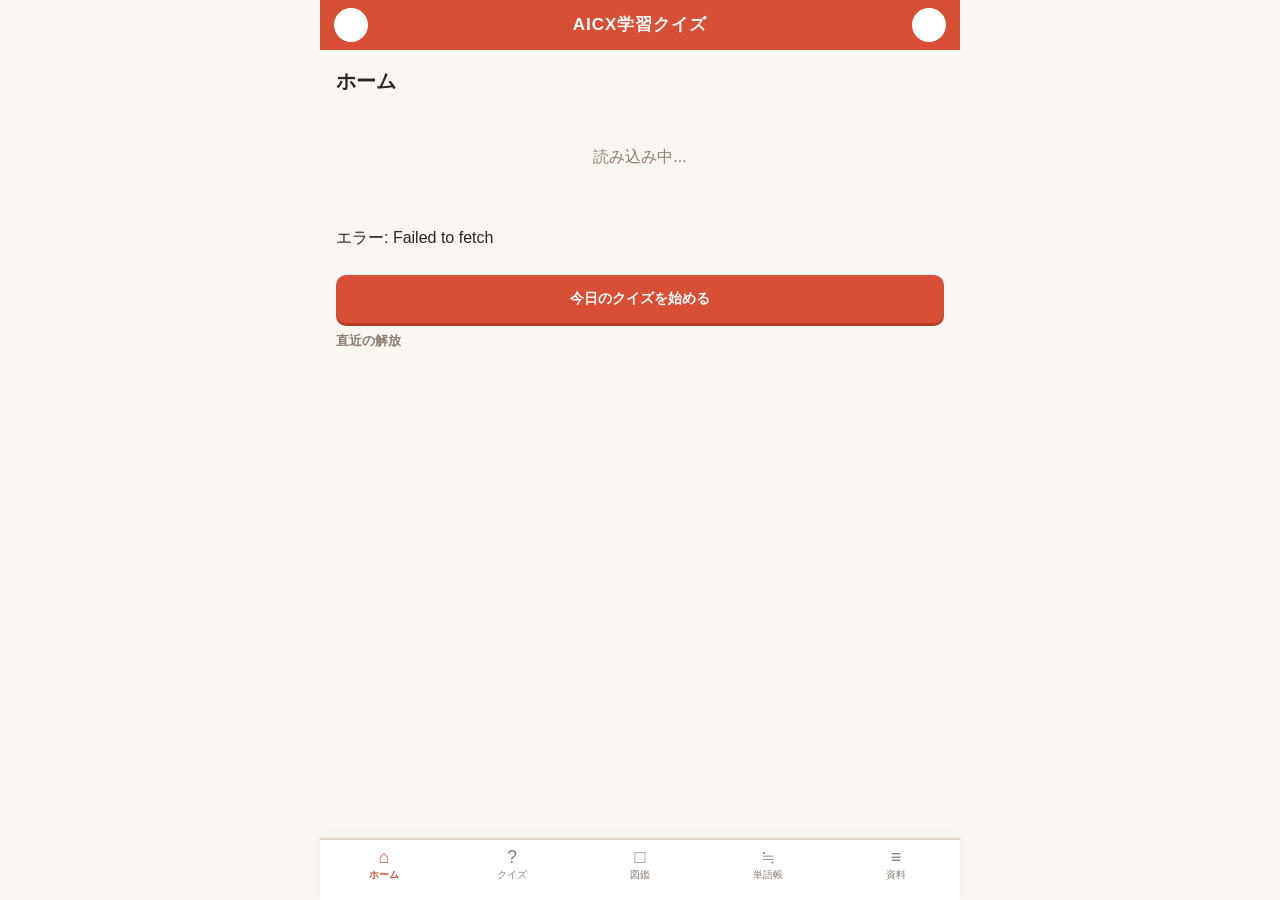
==== commit 5cdbaf51: "Move stats (累計+pillar別正答率) from learn to home, load independently" ====
--- a/index.html
+++ b/index.html
@@ -20,7 +20,9 @@
     <section id="view-home" class="view view--active" aria-labelledby="home-title">
       <h2 id="home-title" class="view__title">ホーム</h2>
 
-      <div id="home-barchart" class="home__barchart">読み込み中...</div>
+      <div id="home-stats" class="home__stats">読み込み中...</div>
+
+      <div id="home-barchart" class="home__barchart"></div>
 
       <button id="home-cta" class="home__cta primary-btn" type="button">今日のクイズを始める</button>
 
@@ -149,9 +151,6 @@
         </a>
       </div>
 
-      <h3 class="learn__sub">統計</h3>
-      <div id="stats-content" class="stats-content">読み込み中...</div>
-
       <h3 class="learn__sub">学習カレンダー(直近365日)</h3>
       <div id="calendar-summary" class="calendar-summary"></div>
       <div id="calendar-grid" class="calendar-grid"></div>
--- a/style.css
+++ b/style.css
@@ -143,7 +143,8 @@
   }
 
   /* ---- Home ---- */
-  /* 棒グラフ（ホーム） */
+  /* 統計 + 棒グラフ（ホーム） */
+  .home__stats { margin-bottom: var(--space-6); }
   .home__barchart { margin-bottom: var(--space-6); }
   .bar-chart { width: 100%; }
   .bar-chart__col.today .bar-chart__bar { outline: 2px solid var(--primary); outline-offset: 1px; }
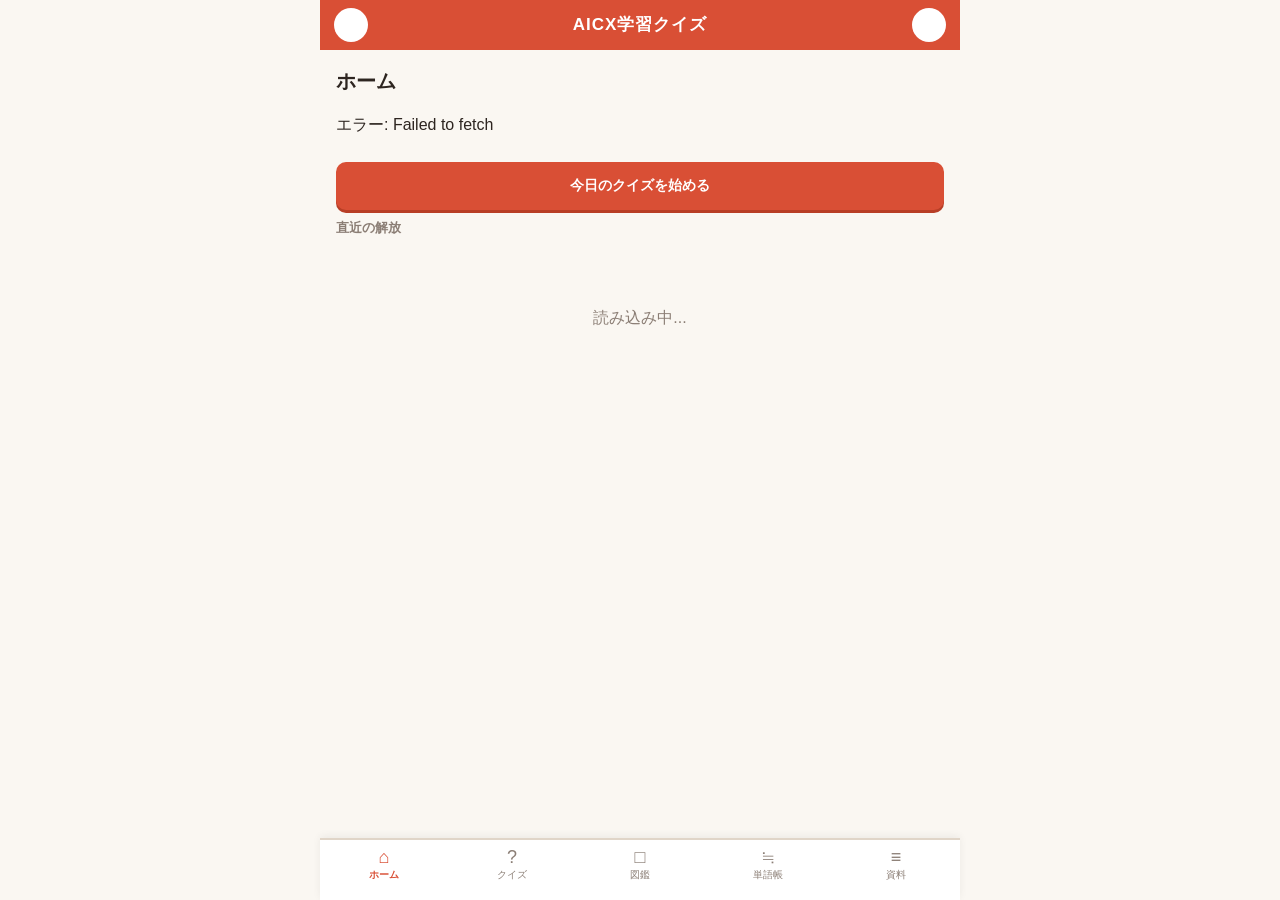
==== commit 62cd1716: "fix: 単語帳裏面を画像のみに・ホームの統計を下部に移動" ====
--- a/index.html
+++ b/index.html
@@ -20,8 +20,6 @@
     <section id="view-home" class="view view--active" aria-labelledby="home-title">
       <h2 id="home-title" class="view__title">ホーム</h2>
 
-      <div id="home-stats" class="home__stats">読み込み中...</div>
-
       <div id="home-barchart" class="home__barchart"></div>
 
       <button id="home-cta" class="home__cta primary-btn" type="button">今日のクイズを始める</button>
@@ -30,6 +28,8 @@
         <h3 id="home-recent-title" class="home__section-title">直近の解放</h3>
         <div id="home-recent-unlocks" class="home__recent-unlocks">読み込み中...</div>
       </section>
+
+      <div id="home-stats" class="home__stats">読み込み中...</div>
     </section>
 
     <!-- Quiz view -->
@@ -94,19 +94,14 @@
       <h2 id="fc-title" class="view__title">単語帳</h2>
       <div id="fc-chapter-filter" class="fc-chapter-filter"></div>
       <div id="fc-progress" class="fc-progress"></div>
-      <div id="fc-card" class="fc-card" role="button" tabindex="0" aria-label="カードをタップして意味を確認">
+      <div id="fc-card" class="fc-card" role="button" tabindex="0" aria-label="カードをタップして単語を確認">
         <div class="fc-card__inner" id="fc-card-inner">
           <div class="fc-card__front">
             <div class="fc-card__chapter" id="fc-chapter-f"></div>
-            <div class="fc-card__term" id="fc-term"></div>
-            <div class="fc-card__reading" id="fc-reading"></div>
-            <div class="fc-card__hint">タップして意味を見る</div>
+            <div class="fc-card__meaning" id="fc-meaning"></div>
+            <div class="fc-card__hint">タップして単語を見る</div>
           </div>
           <div class="fc-card__back">
-            <div class="fc-card__chapter" id="fc-chapter-b"></div>
-            <div class="fc-card__fullname" id="fc-fullname"></div>
-            <div class="fc-card__meaning" id="fc-meaning"></div>
-            <div class="fc-card__section" id="fc-section"></div>
             <img id="fc-image" class="fc-card__image" alt="" loading="lazy" />
           </div>
         </div>
--- a/style.css
+++ b/style.css
@@ -683,6 +683,11 @@
   }
   .fc-card__fullname { display: none; }
   .fc-card__meaning  { display: none; }
+  .fc-card__front .fc-card__meaning {
+    display: block;
+    font-size: 14px; font-weight: 600; line-height: 1.6;
+    color: var(--text-primary);
+  }
   .fc-card__section  { display: none; }
   .fc-card__back .fc-card__chapter { display: none; }
   .fc-card__image {
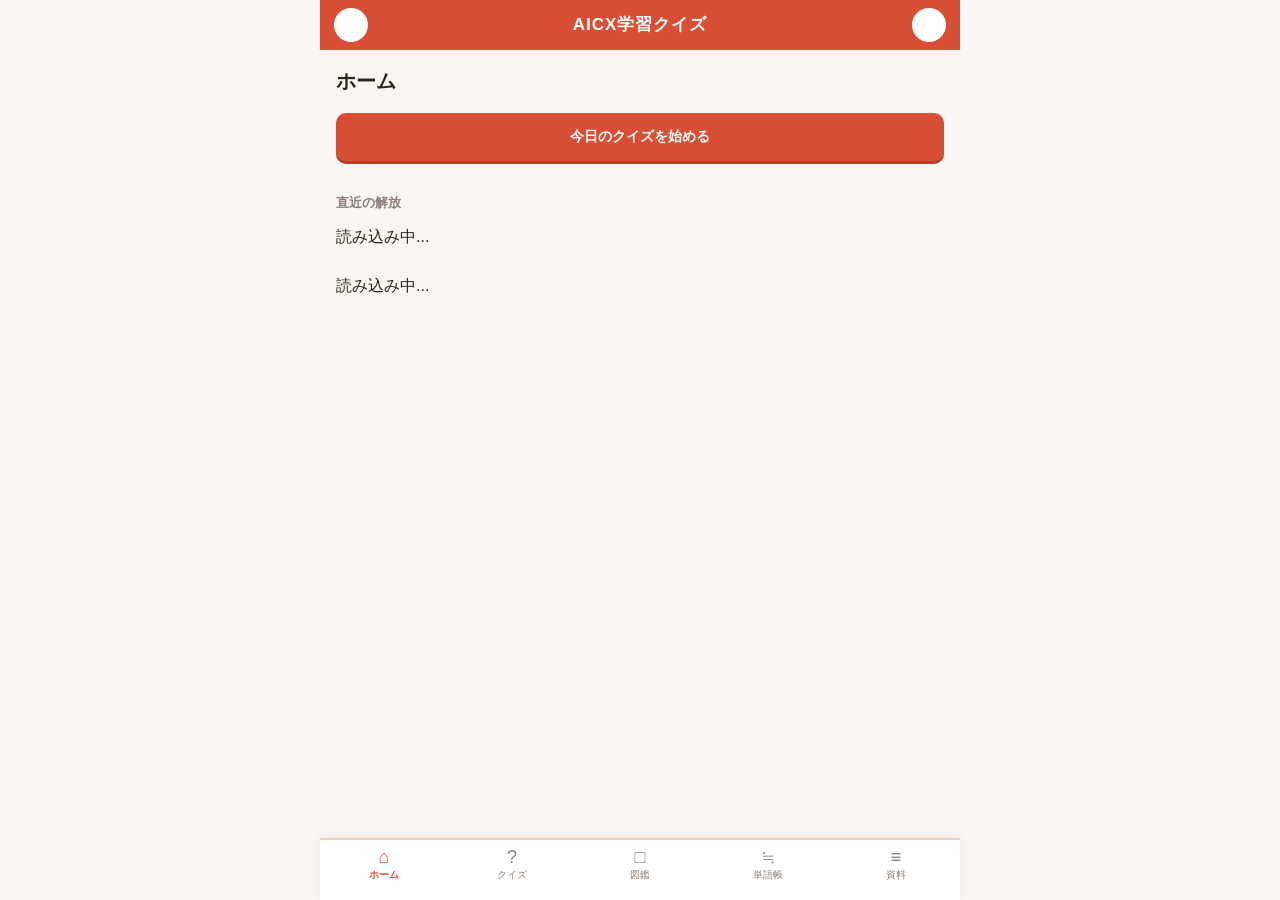
==== commit 477ade20: "Update: AICX学習アプリ 2026-06-09更新" ====
--- a/index.html
+++ b/index.html
@@ -23,6 +23,7 @@
       <div id="home-barchart" class="home__barchart"></div>
 
       <button id="home-cta" class="home__cta primary-btn" type="button">今日のクイズを始める</button>
+      <div id="home-next-unlock" class="home__next-unlock"></div>
 
       <section class="home__section" aria-labelledby="home-recent-title">
         <h3 id="home-recent-title" class="home__section-title">直近の解放</h3>
@@ -38,8 +39,8 @@
 
       <div class="mode-bar">
         <select id="mode-select" aria-label="モード選択">
-          <option value="normal" selected>通常モード</option>
-          <option value="weak">苦手優先モード</option>
+          <option value="normal">通常モード</option>
+          <option value="weak" selected>苦手優先モード</option>
         </select>
         <select id="pillar-select" aria-label="分野フィルタ">
           <option value="">全分野</option>
@@ -89,35 +90,54 @@
       <div id="pokedex-grid" class="pokedex-grid"></div>
     </section>
 
-    <!-- Flashcard (単語帳) view -->
-    <section id="view-flashcard" class="view" aria-labelledby="fc-title">
-      <h2 id="fc-title" class="view__title">単語帳</h2>
-      <div id="fc-chapter-filter" class="fc-chapter-filter"></div>
-      <div id="fc-progress" class="fc-progress"></div>
-      <div id="fc-card" class="fc-card" role="button" tabindex="0" aria-label="カードをタップして単語を確認">
-        <div class="fc-card__inner" id="fc-card-inner">
-          <div class="fc-card__front">
-            <div class="fc-card__chapter" id="fc-chapter-f"></div>
-            <div class="fc-card__meaning" id="fc-meaning"></div>
-            <div class="fc-card__hint">タップして単語を見る</div>
-          </div>
-          <div class="fc-card__back">
-            <img id="fc-image" class="fc-card__image" alt="" loading="lazy" />
-          </div>
+    <!-- Glossary (用語集) view -->
+    <section id="view-flashcard" class="view" aria-labelledby="gl-title">
+      <h2 id="gl-title" class="view__title">用語集</h2>
+
+      <!-- 検索バー -->
+      <div class="gl-search-wrap">
+        <input id="gl-search" type="search" placeholder="用語・意味を検索…" autocomplete="off" aria-label="用語を検索">
+      </div>
+
+      <!-- チャプタータグ -->
+      <div id="gl-chapter-filter" class="gl-chapter-filter"></div>
+
+      <!-- 件数 -->
+      <div id="gl-count" class="gl-count"></div>
+
+      <!-- グリッド -->
+      <div id="gl-grid" class="gl-grid"></div>
+      <div id="fc-loading" class="loading">読み込み中...</div>
+    </section>
+
+    <!-- 用語詳細モーダル -->
+    <div id="gl-modal-overlay" class="gl-modal-overlay hidden" role="dialog" aria-modal="true" aria-labelledby="gl-modal-term">
+      <div class="gl-modal">
+        <button class="gl-modal-close" id="gl-modal-close" aria-label="閉じる">✕</button>
+        <div class="gl-modal-img-wrap">
+          <img id="gl-modal-img" src="" alt="" onerror="this.parentElement.style.display='none'">
         </div>
-      </div>
-      <div class="fc-controls">
-        <button id="fc-prev" class="secondary-btn" type="button">◀ 前</button>
-        <button id="fc-mastered" class="fc-mastered-btn" type="button">覚えた ✓</button>
-        <button id="fc-next" class="primary-btn" type="button">次へ ▶</button>
-      </div>
-      <div id="fc-mastered-count" class="fc-mastered-count"></div>
-      <div id="fc-loading" class="loading">読み込み中...</div>
-    </section>
+        <div class="gl-modal-chapter" id="gl-modal-chapter"></div>
+        <div class="gl-modal-term" id="gl-modal-term"></div>
+        <div class="gl-modal-reading" id="gl-modal-reading"></div>
+        <div class="gl-modal-fullname" id="gl-modal-fullname"></div>
+        <hr class="gl-modal-divider">
+        <div class="gl-modal-meaning" id="gl-modal-meaning"></div>
+        <div class="gl-modal-section" id="gl-modal-section"></div>
+      </div>
+    </div>
 
     <!-- Learn (資料) view -->
     <section id="view-learn" class="view" aria-labelledby="learn-title">
       <h2 id="learn-title" class="view__title">学習資料</h2>
+
+      <h3 class="learn__sub">学習カレンダー(直近365日)</h3>
+      <div id="calendar-summary" class="calendar-summary"></div>
+      <div id="calendar-grid" class="calendar-grid"></div>
+
+      <h3 class="learn__sub">統計</h3>
+      <div id="stats-content" class="stats-content">読み込み中...</div>
+
       <p class="learn__intro">公式テキスト6 chapterの解説資料です。新しいタブで開きます。</p>
       <div class="learn__list">
         <a class="learn__item" data-pillar="01" href="learn-01.html" target="_blank" rel="noopener">
@@ -145,10 +165,6 @@
           <span class="learn__name">AIエージェントを実装する5Dモデル</span>
         </a>
       </div>
-
-      <h3 class="learn__sub">学習カレンダー(直近365日)</h3>
-      <div id="calendar-summary" class="calendar-summary"></div>
-      <div id="calendar-grid" class="calendar-grid"></div>
     </section>
 
   </div>
@@ -204,9 +220,9 @@
   </div>
 </div>
 
+<script src="calendar.js"></script>
 <script src="main.js"></script>
 <script src="pokemon.js"></script>
-<script src="calendar.js"></script>
 <script src="flashcard.js"></script>
 </body>
 </html>
--- a/style.css
+++ b/style.css
@@ -143,55 +143,36 @@
   }
 
   /* ---- Home ---- */
-  /* 統計 + 棒グラフ（ホーム） */
-  .home__stats { margin-bottom: var(--space-6); }
-  .home__barchart { margin-bottom: var(--space-6); }
-  .bar-chart { width: 100%; }
-  .bar-chart__col.today .bar-chart__bar { outline: 2px solid var(--primary); outline-offset: 1px; }
-  .bar-chart__bars {
-    display: flex; align-items: flex-end; gap: 2px;
-    height: 80px; padding-bottom: 18px; position: relative;
-  }
-  .bar-chart__col {
-    flex: 1; display: flex; flex-direction: column; align-items: center;
-    height: 100%; justify-content: flex-end; position: relative;
-  }
-  .bar-chart__bar-wrap { flex: 1; width: 100%; display: flex; align-items: flex-end; }
-  .bar-chart__bar {
-    width: 100%; border-radius: 2px 2px 0 0; min-height: 0;
-    background: var(--bg-secondary); transition: height 0.3s ease;
-  }
-  .bar-chart__bar.l1 { background: #bbf7d0; }
-  .bar-chart__bar.l2 { background: #86efac; }
-  .bar-chart__bar.l3 { background: #4ade80; }
-  .bar-chart__bar.l4 { background: #16a34a; }
-  .bar-chart__lbl {
-    font-size: 9px; color: var(--text-secondary);
-    position: absolute; bottom: 0; white-space: nowrap;
-  }
-  .bar-chart__sub { margin-top: 4px; font-size: 11px; color: var(--text-secondary); }
-
-  /* 月カレンダー */
-  .cal-month { width: 100%; }
-  .cal-month__title { font-size: 13px; font-weight: 700; color: var(--text-primary); margin-bottom: 6px; }
-  .cal-month__grid {
-    display: grid; grid-template-columns: repeat(7, 1fr); gap: 3px;
-  }
-  .cal-month__hd {
-    font-size: 10px; color: var(--text-secondary); text-align: center;
-    padding: 2px 0; font-weight: 600;
-  }
-  .cal-month__day {
-    aspect-ratio: 1; border-radius: 4px; background: var(--bg-secondary);
-    display: flex; align-items: center; justify-content: center;
-    font-size: 10px; color: var(--text-secondary); position: relative;
-  }
-  .cal-month__day.l1 { background: #bbf7d0; color: #166534; }
-  .cal-month__day.l2 { background: #86efac; color: #166534; }
-  .cal-month__day.l3 { background: #4ade80; color: #14532d; }
-  .cal-month__day.l4 { background: #16a34a; color: #fff; }
-  .cal-month__day--today { outline: 2px solid var(--accent-poke); outline-offset: 1px; font-weight: 700; }
-
+  .home__rings {
+    display: grid;
+    grid-template-columns: repeat(3, 1fr);
+    gap: var(--space-3);
+    margin-bottom: var(--space-6);
+  }
+  .ring {
+    background: var(--bg-surface);
+    border-radius: var(--radius-md);
+    padding: var(--space-3);
+    position: relative;
+    aspect-ratio: 1;
+    display: flex;
+    align-items: center;
+    justify-content: center;
+    box-shadow: var(--shadow-sm);
+    border: 1px solid var(--border);
+  }
+  .ring__svg { width: 100%; height: 100%; transform: rotate(-90deg); }
+  .ring__bg { fill: none; stroke: var(--bg-secondary); stroke-width: 3; }
+  .ring__fill { fill: none; stroke-width: 3; transition: stroke-dasharray var(--transition-base); }
+  .ring--p0 .ring__fill { stroke: var(--pillar-0); }
+  .ring--p1 .ring__fill { stroke: var(--pillar-1); }
+  .ring--p2 .ring__fill { stroke: var(--pillar-2); }
+  .ring--p3 .ring__fill { stroke: var(--pillar-3); }
+  .ring--p4 .ring__fill { stroke: var(--pillar-4); }
+  .ring--p5 .ring__fill { stroke: var(--pillar-5); }
+  .ring__text { position: absolute; text-align: center; }
+  .ring__pct { font-size: 22px; font-weight: 800; color: var(--text-primary); }
+  .ring__lbl { font-size: 10px; color: var(--text-secondary); margin-top: 2px; }
   .ring-loading { color: var(--text-secondary); padding: var(--space-4); text-align: center; width: 100%; }
 
   .home__cta {
@@ -254,13 +235,41 @@
     font-weight: 600;
   }
   .home__calendar-mini { }
-  .cal-mini-wrap { display: flex; align-items: flex-start; gap: 4px; }
-  .cal-wday-labels { display: flex; flex-direction: column; gap: 2px; }
-  .cal-wday-labels span { height: 13px; font-size: 9px; color: var(--text-secondary); display: flex; align-items: center; justify-content: flex-end; white-space: nowrap; }
-  .cal-mini { display: grid; grid-template-rows: repeat(7, 13px); grid-auto-flow: column; grid-auto-columns: 13px; gap: 2px; }
   .cal-mini__sub { margin-top: var(--space-2); font-size: 11px; color: var(--text-secondary); }
-  .cal-legend { display: flex; align-items: center; gap: 3px; margin-top: 4px; font-size: 10px; color: var(--text-secondary); }
-  .cal-legend-cell { width: 10px; height: 10px; border-radius: 2px; background: var(--bg-secondary); }
+
+  /* 棒グラフカレンダー */
+  .bar-chart {
+    display: flex; align-items: flex-end; gap: 4px;
+    height: 100px; padding: 0 4px 0;
+    overflow-x: auto;
+  }
+  .bar-chart__col {
+    flex: 1; min-width: 28px; max-width: 48px;
+    display: flex; flex-direction: column; align-items: center;
+    height: 100%;
+  }
+  .bar-chart__count {
+    font-size: 10px; color: var(--text-secondary);
+    height: 14px; line-height: 14px;
+  }
+  .bar-chart__bar-wrap {
+    flex: 1; width: 100%; display: flex; align-items: flex-end;
+    padding: 0 2px;
+  }
+  .bar-chart__bar {
+    width: 100%; min-height: 3px;
+    background: var(--bg-secondary);
+    border-radius: 4px 4px 0 0;
+    transition: height 0.3s ease;
+  }
+  .bar-chart__col.active .bar-chart__bar {
+    background: var(--accent-poke);
+  }
+  .bar-chart__label {
+    font-size: 10px; color: var(--text-secondary);
+    text-align: center; line-height: 1.3; margin-top: 3px;
+  }
+  .bar-chart__dow { font-size: 9px; }
 
   /* ---- Quiz ---- */
   .mode-bar { display: flex; gap: var(--space-2); margin-bottom: var(--space-4); flex-wrap: wrap; }
@@ -483,14 +492,12 @@
     color: var(--text-secondary);
     border: 1px solid var(--border);
   }
-  .calendar-grid { overflow-x: auto; padding-bottom: 8px; }
-  .cal-full-wrap { display: flex; align-items: flex-start; gap: 4px; }
-  .cal-cells { display: grid; grid-template-rows: repeat(7, 13px); grid-auto-flow: column; grid-auto-columns: 13px; gap: 2px; }
-  .cal-cell { width: 13px; height: 13px; background: var(--bg-secondary); border-radius: 2px; }
-  .cal-cell.l1, .cal-legend-cell.l1 { background: #bbf7d0; }
-  .cal-cell.l2, .cal-legend-cell.l2 { background: #86efac; }
-  .cal-cell.l3, .cal-legend-cell.l3 { background: #4ade80; }
-  .cal-cell.l4, .cal-legend-cell.l4 { background: #16a34a; }
+  .calendar-grid { display: grid; grid-template-columns: repeat(53, 1fr); gap: 2px; overflow-x: auto; padding-bottom: 8px; }
+  .cal-cell { aspect-ratio: 1; background: var(--bg-secondary); border-radius: 2px; min-width: 8px; }
+  .cal-cell.l1 { background: #bbf7d0; }
+  .cal-cell.l2 { background: #86efac; }
+  .cal-cell.l3 { background: #4ade80; }
+  .cal-cell.l4 { background: #16a34a; }
 
   /* ---- Learn ---- */
   .learn__intro { font-size: 13px; color: var(--text-secondary); margin-bottom: var(--space-3); }
@@ -610,117 +617,144 @@
   .hidden { display: none !important; }
 
   /* ===== 単語帳 (Flashcard) ===== */
-  .fc-chapter-filter {
-    display: flex; flex-wrap: wrap; gap: 6px; padding: 12px 16px;
-    overflow-x: auto;
-  }
-  .fc-chapter-btn {
+  /* ===== 用語集 (Glossary) ===== */
+  .gl-search-wrap {
+    padding: 12px 16px 8px;
+  }
+  #gl-search {
+    width: 100%; padding: 10px 14px;
+    border: 1.5px solid var(--border); border-radius: 12px;
+    background: var(--bg-surface); color: var(--text-primary);
+    font-size: 15px; outline: none;
+    transition: border-color var(--transition-fast);
+  }
+  #gl-search:focus { border-color: var(--accent-poke); }
+
+  .gl-chapter-filter {
+    display: flex; flex-wrap: wrap; gap: 6px; padding: 6px 16px 10px;
+  }
+  .gl-chapter-btn {
     padding: 5px 12px; border-radius: 20px; border: 1.5px solid var(--border);
     background: var(--bg-surface); color: var(--text-secondary);
     font-size: 12px; font-weight: 600; cursor: pointer; white-space: nowrap;
     transition: all var(--transition-fast);
   }
-  .fc-chapter-btn--active {
+  .gl-chapter-btn--active {
     background: var(--accent-poke); color: #fff; border-color: var(--accent-poke);
   }
-  .fc-progress {
-    text-align: center; font-size: 13px; color: var(--text-secondary);
-    padding: 4px 16px 8px;
-  }
-
-  /* フラッシュカード本体 */
-  .fc-card {
-    perspective: 1200px;
-    width: calc(100% - 32px); max-width: 640px;
-    aspect-ratio: 16 / 9;
-    margin: 0 auto 16px; cursor: pointer;
+
+  .gl-count {
+    font-size: 12px; color: var(--text-secondary);
+    padding: 0 16px 8px; text-align: right;
+  }
+
+  /* グリッド */
+  .gl-grid {
+    display: grid;
+    grid-template-columns: repeat(2, 1fr);
+    gap: 10px;
+    padding: 0 12px 24px;
+  }
+  @media (min-width: 480px) {
+    .gl-grid { grid-template-columns: repeat(3, 1fr); }
+  }
+
+  .gl-card {
+    background: var(--bg-surface);
+    border: 1.5px solid var(--border);
+    border-radius: 14px;
+    padding: 12px 12px 10px;
+    cursor: pointer;
+    transition: box-shadow var(--transition-fast), transform var(--transition-fast);
+    min-height: 90px;
+    display: flex; flex-direction: column; gap: 4px;
     -webkit-tap-highlight-color: transparent;
   }
-  .fc-card__inner {
-    width: 100%; height: 100%;
+  .gl-card:active { transform: scale(0.97); }
+  .gl-card:hover { box-shadow: var(--shadow-md); }
+
+  .gl-card__chapter-tag {
+    display: inline-block;
+    font-size: 10px; font-weight: 700; letter-spacing: 0.04em;
+    padding: 2px 7px; border-radius: 10px;
+    color: #fff; align-self: flex-start;
+    margin-bottom: 2px;
+  }
+  .gl-card[data-pillar="01"] .gl-card__chapter-tag { background: var(--pillar-1); }
+  .gl-card[data-pillar="02"] .gl-card__chapter-tag { background: var(--pillar-2); }
+  .gl-card[data-pillar="03"] .gl-card__chapter-tag { background: var(--pillar-3); }
+  .gl-card[data-pillar="04"] .gl-card__chapter-tag { background: var(--pillar-4); }
+  .gl-card[data-pillar="05"] .gl-card__chapter-tag { background: var(--pillar-5); }
+  .gl-card[data-pillar="06"] .gl-card__chapter-tag { background: var(--pillar-0); }
+
+  .gl-card__term {
+    font-size: 15px; font-weight: 800; color: var(--text-primary);
+    line-height: 1.3;
+  }
+  .gl-card__meaning {
+    font-size: 12px; color: var(--text-secondary);
+    line-height: 1.5;
+    display: -webkit-box; -webkit-line-clamp: 2; -webkit-box-orient: vertical; overflow: hidden;
+  }
+
+  /* 用語詳細モーダル */
+  .gl-modal-overlay {
+    position: fixed; inset: 0; z-index: 200;
+    background: rgba(0,0,0,0.5);
+    display: flex; align-items: flex-end; justify-content: center;
+    padding: 0;
+    transition: opacity var(--transition-base);
+  }
+  .gl-modal-overlay.hidden { display: none; }
+  .gl-modal {
+    background: var(--bg-surface);
+    border-radius: 20px 20px 0 0;
+    width: 100%; max-width: 600px;
+    padding: 24px 20px 40px;
     position: relative;
-    transform-style: preserve-3d;
-    transition: transform 0.45s cubic-bezier(.4,0,.2,1);
-  }
-  .fc-card__inner--flipped { transform: rotateY(180deg); }
-  .fc-card__front, .fc-card__back {
-    position: absolute; inset: 0;
-    backface-visibility: hidden;
-    -webkit-backface-visibility: hidden;
-    border-radius: 16px;
-    display: flex; flex-direction: column; align-items: center; justify-content: center;
-    padding: 20px; box-shadow: var(--shadow-md);
-    text-align: center;
-  }
-  .fc-card__front {
-    background: var(--bg-surface);
-    border: 2px solid var(--accent-poke);
-  }
-  .fc-card__back {
-    background: #1a1a2e;
-    color: #fff;
-    transform: rotateY(180deg);
-    overflow: hidden;
-    justify-content: center;
-    padding: 12px;
-  }
-  .fc-card__chapter {
-    font-size: 11px; font-weight: 700; letter-spacing: 0.05em;
-    margin-bottom: 8px; opacity: 0.6;
-  }
-  .fc-card__front .fc-card__chapter { color: var(--accent-poke); }
-  .fc-card__back .fc-card__chapter { color: rgba(255,255,255,0.8); }
-  .fc-card__term {
-    font-size: 28px; font-weight: 800; color: var(--text-primary);
+    max-height: 80vh; overflow-y: auto;
+    animation: slideUp 0.25s ease-out;
+  }
+  @keyframes slideUp {
+    from { transform: translateY(60px); opacity: 0; }
+    to   { transform: translateY(0);    opacity: 1; }
+  }
+  .gl-modal-img-wrap {
+    width: 100%; border-radius: 12px; overflow: hidden;
+    background: var(--bg-secondary); margin-bottom: 14px;
+  }
+  .gl-modal-img-wrap img {
+    width: 100%; display: block; object-fit: cover;
+  }
+
+  .gl-modal-close {
+    position: absolute; top: 14px; right: 16px;
+    width: 32px; height: 32px; border-radius: 50%;
+    background: var(--bg-secondary); border: none;
+    font-size: 16px; cursor: pointer; color: var(--text-secondary);
+    display: flex; align-items: center; justify-content: center;
+  }
+  .gl-modal-chapter {
+    font-size: 12px; font-weight: 700; color: var(--accent-poke);
+    margin-bottom: 6px; letter-spacing: 0.05em;
+  }
+  .gl-modal-term {
+    font-size: 26px; font-weight: 800; color: var(--text-primary);
     line-height: 1.2; margin-bottom: 4px;
   }
-  .fc-card__reading {
-    font-size: 13px; color: var(--text-secondary); margin-bottom: 6px;
-  }
-  .fc-card__hint {
-    font-size: 11px; color: var(--text-secondary); margin-top: 8px;
-    border: 1px dashed var(--border); padding: 3px 10px; border-radius: 20px;
-  }
-  .fc-card__fullname { display: none; }
-  .fc-card__meaning  { display: none; }
-  .fc-card__front .fc-card__meaning {
-    display: block;
-    font-size: 14px; font-weight: 600; line-height: 1.6;
-    color: var(--text-primary);
-  }
-  .fc-card__section  { display: none; }
-  .fc-card__back .fc-card__chapter { display: none; }
-  .fc-card__image {
-    display: block;
-    width: 100%;
-    height: 100%;
-    border-radius: 8px;
-    object-fit: contain;
-    background: #1a1a2e;
-  }
-
-  /* コントロールボタン */
-  .fc-controls {
-    display: flex; align-items: center; gap: 10px; justify-content: center;
-    padding: 0 16px 12px;
-  }
-  .fc-controls .secondary-btn,
-  .fc-controls .primary-btn {
-    flex: 1; max-width: 110px; padding: 10px 0; font-size: 14px;
-  }
-  .fc-mastered-btn {
-    flex: 1.2; max-width: 130px;
-    padding: 10px 0; border-radius: 12px;
-    background: var(--bg-secondary);
-    border: 2px solid var(--border);
-    color: var(--text-primary); font-size: 13px; font-weight: 700;
-    cursor: pointer; transition: all var(--transition-fast);
-  }
-  .fc-mastered-btn--done {
-    background: #27A84E; border-color: #1e8c3e; color: #fff;
-  }
-  .fc-mastered-count {
-    text-align: center; font-size: 13px; color: var(--text-secondary);
-    padding: 4px 16px 12px;
+  .gl-modal-reading {
+    font-size: 13px; color: var(--text-secondary); margin-bottom: 2px;
+  }
+  .gl-modal-fullname {
+    font-size: 13px; color: var(--text-secondary); font-style: italic; margin-bottom: 12px;
+  }
+  .gl-modal-divider {
+    border: none; border-top: 1px solid var(--border); margin: 12px 0;
+  }
+  .gl-modal-meaning {
+    font-size: 15px; line-height: 1.7; color: var(--text-primary); margin-bottom: 10px;
+  }
+  .gl-modal-section {
+    font-size: 12px; color: var(--text-secondary);
   }
 </style>
